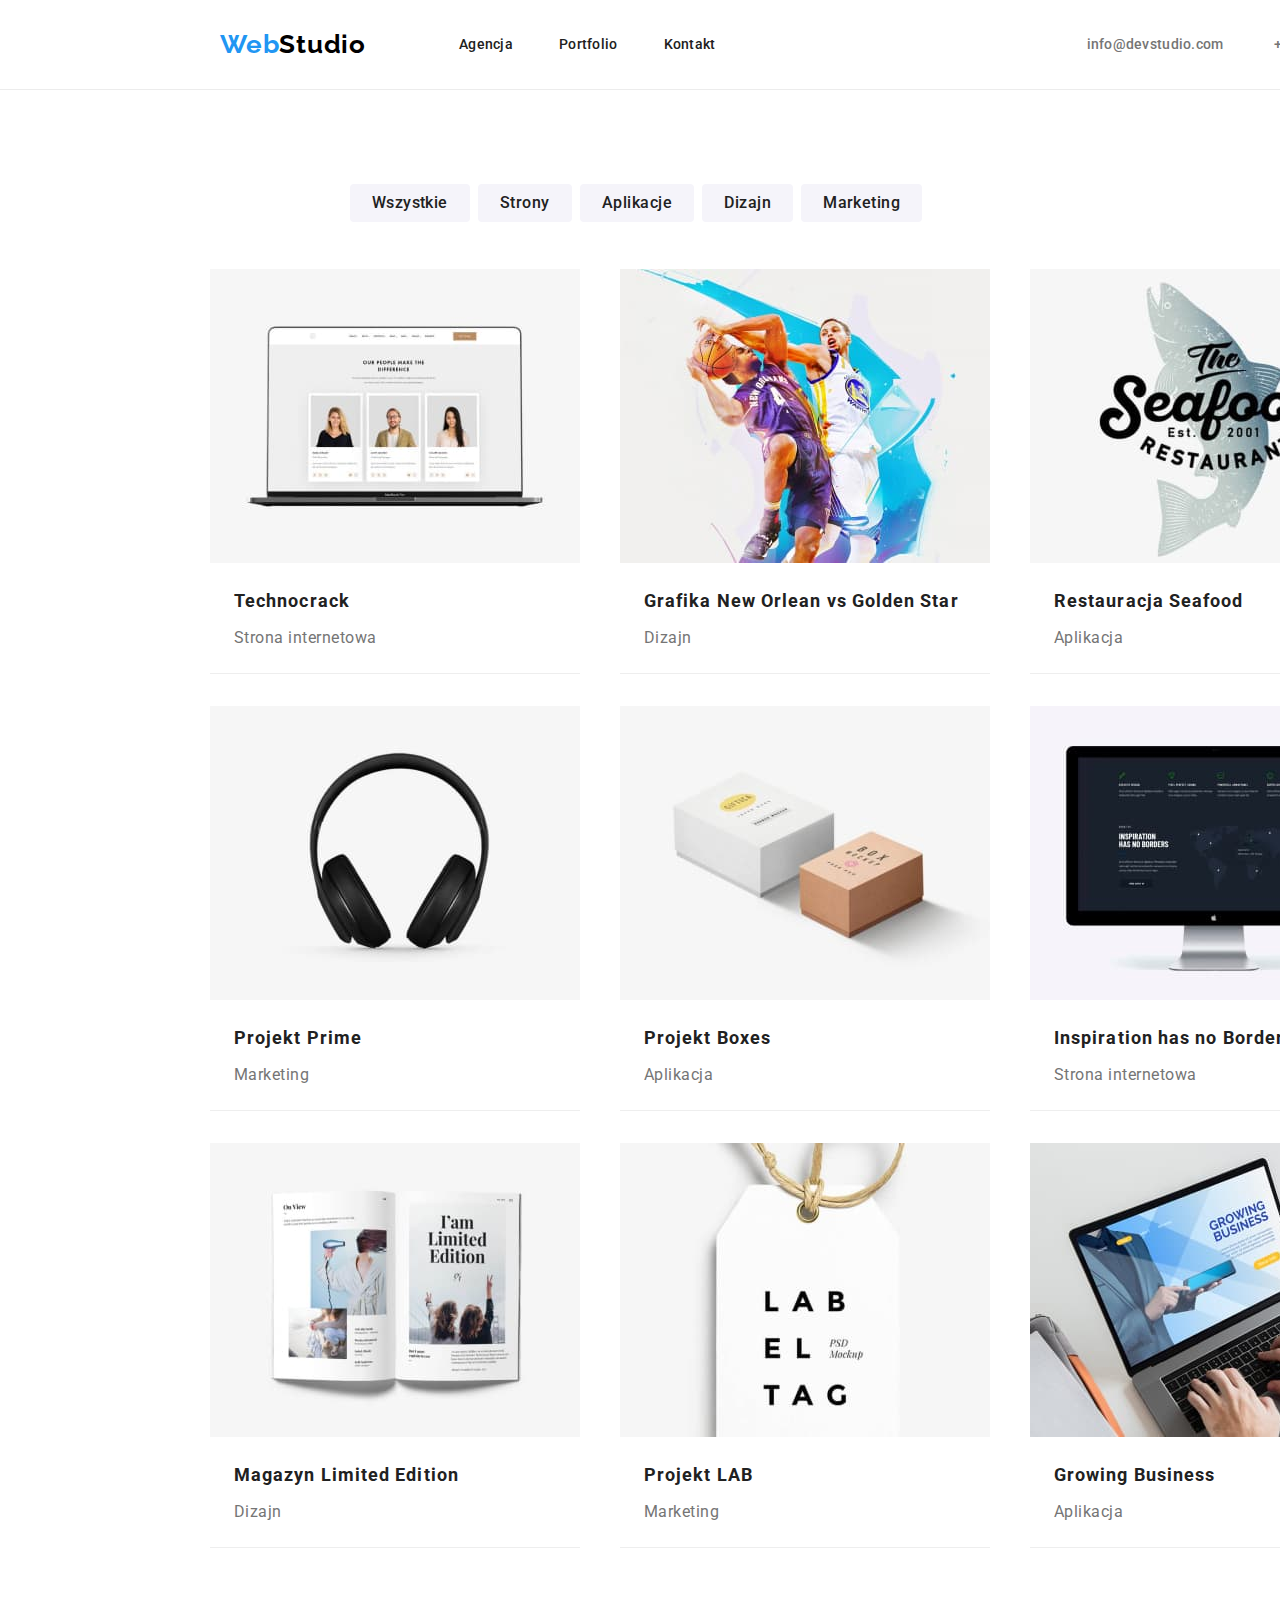
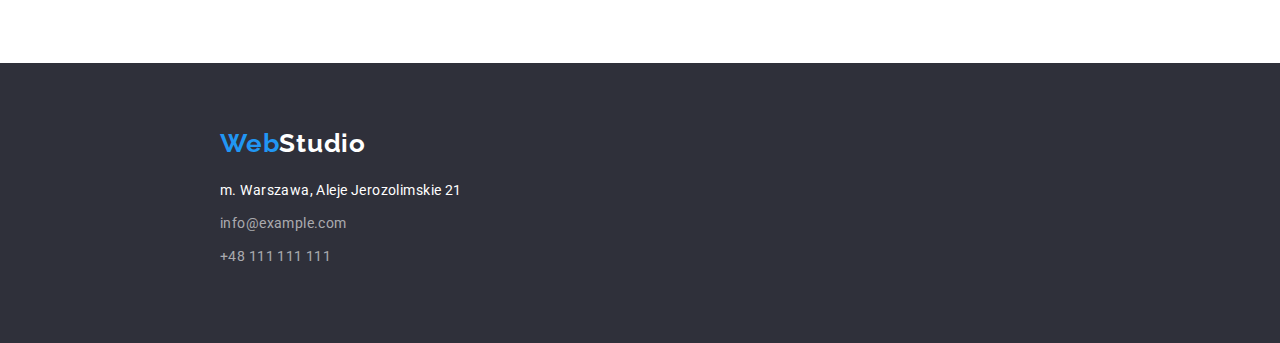
==== portfolio.html @ d962fc43 "main" ====
<!DOCTYPE html>
<html lang="en">

<head>
    <meta charset="UTF-8" />
    <meta name="description" content="Portfolio" />
    <link rel="stylesheet"
        href="https://cdnjs.cloudflare.com/ajax/libs/modern-normalize/1.0.0/modern-normalize.min.css" />
    <link rel="stylesheet" href="./css/styles.css">
    <link rel="preconnect" href="https://fonts.googleapis.com">
    <link rel="preconnect" href="https://fonts.gstatic.com" crossorigin>
    <link
        href="https://fonts.googleapis.com/css2?family=Raleway:wght@700&family=Roboto:wght@400;500;700;900&display=swap"
        rel="stylesheet">
    <title>WebStudio</title>
</head>

<body>
    <header class="header">
        <div class="container">
            <a class="logo link" href="index.html">Web<span class="logocolor">Studio</span></a>
            <nav class="navigation">
                <ul class="navigation-list">
                    <li class="navigation-list-item list"><a class="navigation-list-link" href="index.html">Agencja</a>
                    </li>
                    <li class="navigation-list-item list"><a class="navigation-list-link"
                            href="portfolio.html">Portfolio</a></li>
                    <li class="navigation-list-item list"><a class="navigation-list-link" href="#">Kontakt</a></li>
                </ul>
            </nav>

            <ul class="address-list">
                <li><a class="address-list-mail link" href="mailto:info@devstudio.com">info@devstudio.com</a></li>
                <li><a class="address-list-phone link" href="tel:+48111111111">+48 111 111 111</a></li>
            </ul>
        </div>
    </header>
    <main>
        <section class="portfolio-nav" >
            <ul class="portfolio-nav-list">
                <li class="menu-item"><button class="menu-button" type="button">Wszystkie</button></li>
                <li class="menu-item"><button class="menu-button" type="button">Strony</button></li>
                <li class="menu-item"><button class="menu-button" type="button">Aplikacje</button></li>
                <li class="menu-item"><button class="menu-button" type="button">Dizajn</button></li>
                <li class="menu-item"><button class="menu-button" type="button">Marketing</button></li>
            </ul>
            </div>

        </section>
        <section class="projects-nav">
            <div class="container">
                <ul class="projects">
                    <li class="projects-item">
                        <figure class="pic">
                            <img src="images/portfolio/11.jpg" alt="Technocrack" width="370" height="294" />
                            <figcaption>
                                <p class="portfolio-title">Technocrack</p>
                                <p class="portfolio-description">Strona internetowa</p>
                            </figcaption>
                        </figure>
                    </li>

                    <li class="projects-item">
                        <figure class="pic">
                            <img src="images/portfolio/12.jpg" alt="Grafika New Orlean vs Golden Star"
                                width="370" height="294" />
                            <figcaption>
                                <p class="portfolio-title">Grafika New Orlean vs Golden Star</p>
                                <p class="portfolio-description">Dizajn</p>
                            </figcaption>
                        </figure>
                    </li>

                    <li class="projects-item">
                        <figure class="pic">
                            <img src="images/portfolio/13.jpg" alt="Restauracja Seafood" width="370"
                                height="294" />
                            <figcaption>
                                <p class="portfolio-title">Restauracja Seafood</p>
                                <p class="portfolio-description">Aplikacja</p>
                            </figcaption>
                        </figure>
                    </li>

                    <li class="projects-item">
                        <figure class="pic">
                            <img src="images/portfolio/21.jpg" alt="Projekt Prime" width="370" height="294" />
                            <figcaption>
                                <p class="portfolio-title">Projekt Prime</p>
                                <p class="portfolio-description">Marketing</p>
                            </figcaption>
                        </figure>
                    </li>

                    <li class="projects-item">
                        <figure class="pic">
                            <img src="images/portfolio/22.jpg" alt="Projekt Boxes" width="370" height="294" />
                            <figcaption>
                                <p class="portfolio-title">Projekt Boxes</p>
                                <p class="portfolio-description">Aplikacja</p>
                            </figcaption>
                        </figure>
                    </li>

                    <li class="projects-item">
                        <figure class="pic">
                            <img src="images/portfolio/23.jpg" alt="Inspiration has no Borders"
                                width="370" height="294" />
                            <figcaption>
                                <p class="portfolio-title">Inspiration has no Borders</p>
                                <p class="portfolio-description">Strona internetowa</p>
                            </figcaption>
                        </figure>
                    </li>

                    <li class="projects-item">
                        <figure class="pic">
                            <img src="images/portfolio/31.jpg" alt="Magazyn Limited Edition" width="370"
                                height="294" />
                            <figcaption>
                                <p class="portfolio-title">Magazyn Limited Edition</p>
                                <p class="portfolio-description">Dizajn</p>
                            </figcaption>
                        </figure>
                    </li>

                    <li class="projects-item">
                        <figure class="pic">
                            <img src="images/portfolio/32.jpg" alt="Projekt LAB" width="370" height="294" />
                            <figcaption>
                                <p class="portfolio-title">Projekt LAB</p>
                                <p class="portfolio-description">Marketing</p>
                            </figcaption>
                        </figure>
                    </li>

                    <li class="projects-item">
                        <figure class="pic">
                            <img src="images/portfolio/33.jpg" alt="Growing Business" width="370"
                                height="294" />
                            <figcaption>
                                <p class="portfolio-title">Growing Business</p>
                                <p class="portfolio-description">Aplikacja</p>
                            </figcaption>
                        </figure>
                    </li>
                </ul>
            </div>
        </section>

    </main>
    <footer class="footer">
        <div class="container">
            <a class="footer-logo" href="index.html">Web<span class="logocolor-white">Studio</span></a>
            <address class="footer-address">
                <p>m. Warszawa, Aleje Jerozolimskie 21</p>
                <a class="footer-address-mail" href="mailto:info@example.com">info@example.com</a>
                <a class="footer-address-phone" href="tel:+48111111111">+48 111 111 111</a>
            </address>
        </div>
    </footer>
</body>

</html>
---- css/styles.css ----
:root {
  /* == Zdefioniowane == */
  --main-font: "Roboto", sans-serif;
  --secondary-font: "Raleway", sans-serif;
  --main-color: #212121;
  --sec-color-lblue: #2196f3;
}

body {
  font-family: var(--main-font);
  color: var(--main-color);

}

h1,
h2,
h3,
h4,
h5,
h6 {
  margin: 0;
}

ul {
  margin: 0;
  padding: 0;
}

p {
  padding: 0;
}

img {
  display: block;
}




/*===== HEADER / NAGŁÓWEK =====*/

.header .container {
  display: flex;
  align-items: center;
  width: 1600px;
  border-bottom: 1px solid #ECECEC;
}

.navigation {
  display: flex;

}

.navigation-list {
  display: flex;
  align-items: center;
  margin-right: 371px;
}

.address-list {
  display: flex;
  align-items: center;
}

.navigation-list-item:not(:last-child) {
  margin-right: 46px;
}

.header .address-list-mail {
  margin-left: auto;
  margin-right: 50px;
}

.logo {
  font-family: var(--secondary-font);
  font-weight: 700;
  font-size: 26px;
  line-height: 1.192;
  letter-spacing: 0.03em;
  text-decoration: none;
  color: var(--sec-color-lblue);
  margin-left: 215px;
  margin-right: 93px;
  padding-top: 24px;
  padding-bottom: 24px;
}

.logocolor {
  color: black;
}

.navigation-list,
.address-list {
  list-style: none;
}

.navigation-list-link {
  font-weight: 500;
  font-size: 14px;
  line-height: 1.142;
  letter-spacing: 0.02em;
  text-decoration: none;
  color: var(--main-color);
}

.address-list-mail,
.address-list-phone {
  font-weight: 500;
  font-size: 14px;
  line-height: 1.142;
  letter-spacing: 0.02em;
  text-decoration: none;
  color: #757575;
}

.navigation-list-link:hover,
.navigation-list-link:focus,
.address-list-mail:hover,
.address-list-mail:focus,
.address-list-phone:hover,
.address-list-phone:focus {
  color: var(--sec-color-lblue);
}

/*===== END HEADER / NAGŁÓWEK =====*/

/*===== MAIN =====*/
.background .container {
  background-color: #2f303a;
  width: 1600px;
}

.background-header {
  font-weight: 900;
  font-size: 44px;
  line-height: 1.363;
  text-align: center;
  letter-spacing: 0.06em;
  text-transform: uppercase;
  color: #ffffff;
  margin-left: auto;
  margin-right: auto;
  width: 1600px;
  padding: 200px 452px 30px 452px;
}

.background-button {
  font-weight: 700;
  font-size: 16px;
  line-height: 1.875;
  display: block;
  align-items: center;
  text-align: center;
  letter-spacing: 0.06em;
  border-style: none;
  border-radius: 4px;
  color: white;
  background-color: var(--sec-color-lblue);
  box-shadow: 0px 4px 4px rgba(0, 0, 0, 0.15);
  margin-left: auto;
  margin-right: auto;
  padding: 10px 41px;
  margin-bottom: 200px;
}

.background-button:hover,
.background-button:focus {
  background-color: #2196f3;
  color: #ffffff;
  box-shadow: 0px 3px 1px rgba(0, 0, 0, 0.1), 0px 1px 2px rgba(0, 0, 0, 0.08),
    0px 2px 2px rgba(0, 0, 0, 0.12);
  cursor: pointer;
}

/*===== END MAIN =====*/

/*===== ATRIBUTES / 4 loremki =====*/

.container {
  width: 1600px;
  padding: 5px;
  margin-left: auto;
  margin-right: auto;
}

.atributes .container {
  width: 1600px;
}

.atributes {
  display: flex;
  justify-content: center;
  margin-right: -30px;
  list-style: none;
  margin-top: 94px;
}

.atributes-item:not(:last-child) {
  margin-right: 30px;
  flex-basis: calc(100%/4-30px);
}

.atributes-title {
  font-weight: 700;
  line-height: 1.142;
  text-transform: uppercase;
  color: #212121;
  width: 270;
  font-size: 14px;
  letter-spacing: 0.03em;
}

.atributes-description {
  font-family: var(--main-font);
  font-size: 14px;
  line-height: 1.714;
  color: #757575;
  margin-top: 10px;
  margin-bottom: 0;
  text-transform: none;
  width: 270px;
  font-size: 14px;
  letter-spacing: 0.03em;
}


/*===== END ATRIBUTES =====*/

/*=====OFFER AND TEAM =====*/
.headerh2 {
  font-weight: 700;
  font-size: 36px;
  line-height: 1.166;
  text-align: center;
  letter-spacing: 0.03em;
  color: #212121;
  margin-top: 94px;
  margin-bottom: 50px;
}

.headerh2-pictures {
   display: flex;
  justify-content: space-evenly;
  list-style: none;
}
.obrazek{
  background-color: red;
  background-image: url('/images/z3.png');
  background-size: cover;
  width:370px;
  height:294px;
}

.pictures-item:not(:last-child) {

  margin-right: 30px;
  margin-bottom: 94px;

}

.team .container {
  background-color: #F5F4FA;
  width: 1600px;
}




.team-list {
  display: flex;
  flex-wrap: nowrap;
  justify-content: center;
  margin-left: -30px;
  list-style: none;
}

.team-list-item:not(:last-child) {
  margin-bottom: 94px;
  margin-right: 30px;
  flex-basis: calc(100%/4-30px);
}

.team-list-item-card {
  box-shadow: 0px 1px 3px rgba(0, 0, 0, 0.12),
    0px 1px 1px rgba(0, 0, 0, 0.14),
    0px 2px 1px rgba(0, 0, 0, 0.2);
  border-radius: 0px 0px 4px 4px;
  margin: 0;
  height: 368px;
  background-color: #FFFFFF;

}

.team-name {
  font-size: 16px;
  line-height: 1.171;
  letter-spacing: 0.03em;
  font-weight: 500;
  color: #212121;
  text-align: center;
  margin: 0;
  padding-top: 30px;
  padding-bottom: 10px;
}

.team-position {
  font-size: 16px;
  line-height: 1.171;
  letter-spacing: 0.03em;
  font-weight: 400;
  color: #757575;
  text-align: center;
  margin: 0;
  padding-bottom: 30px;
}

/*=====END OFFER AND TEAM =====*/

/*=====FOOTER =====*/
.footer .container {
  background-color: #2f303a;
  width: 1600px;
}

.footer-logo {
  font-family: var(--secondary-font);
  font-weight: 700;
  font-size: 26px;
  line-height: 1.192;
  letter-spacing: 0.03em;
  text-decoration: none;
  color: var(--sec-color-lblue);
  margin-left: 215px;
  display: block;
  padding-top: 60px;
  padding-bottom: 20px;
}

.logocolor-white {
  color: white;
}

.footer-address {
  font-style: normal;
  font-weight: 400;
  font-size: 14px;
  line-height: 1.714;
  letter-spacing: 0.03em;
  text-decoration: none;
  color: #ffffff;
  display: flex;
  flex-direction: column;
  margin-left: 215px;
  padding-bottom: 9px;
}

.footer-address p {
  padding-bottom: 9px;
  margin: 0;
}

.footer-address-mail {
  padding-bottom: 9px;
}

.footer-address-phone {
  padding-bottom: 60px;
}

.footer-address-mail,
.footer-address-phone {
  color: rgba(255, 255, 255, 0.6);
  text-decoration: none;
}

.footer-address-mail:hover,
.footer-address-mail:focus,
.footer-address-phone:hover,
.footer-address-phone:focus {
  color: var(--sec-color-lblue);
}

/*=====END FOOTER =====*/

/*=====PORTFOLIO =====*/
.portfolio-nav .container {
  width: 1600px;
}

.portfolio-nav-list {
  display: flex;
  justify-content: center;
  list-style: none;

}

.menu-item {
  font-weight: 500;
  font-size: 16px;
  line-height: 1.625;
  text-align: center;
  letter-spacing: 0.03em;
  color: #212121;
}

.menu-button {
  font-weight: 500;
  font-size: 16px;
  line-height: 1.625;
  text-align: center;
  letter-spacing: 0.03em;
  color: #212121;
  background-color: #f5f4fa;
  border-radius: 4px;
  border-style: none;
  margin-right: 8px;
  padding: 6px 22px 6px 22px;
  margin-bottom: 56px;
  margin-top: 94px;
}

.menu-button:not(:last-child) {
  margin-right: 8px;
}

.menu-button:hover,
.menu-button:focus {
  background-color: #2196f3;
  color: #ffffff;
  box-shadow: 0px 3px 1px rgba(0, 0, 0, 0.1), 0px 1px 2px rgba(0, 0, 0, 0.08),
    0px 2px 2px rgba(0, 0, 0, 0.12);
  cursor: pointer;
}

.projects-nav .container {
  width: 1600px
}

.projects-nav {
  margin-bottom: 94px;
}

.projects {
  display: flex;
  flex-wrap: wrap;
  list-style: none;
  justify-content: center;
  margin-left: -30px;
  margin-top: -30px;
  flex-basis: calc(100% / 3 - 30px);
}

.pic {
  margin-right: 0;
}

.portfolio-title {
  font-weight: 700;
  font-size: 18px;
  line-height: 2;
  letter-spacing: 0.06em;
  color: #212121;
  margin: 0;
  padding-top: 20px;
  padding-bottom: 4px;
  padding-left: 24px
}

.portfolio-description {
  font-size: 16px;
  line-height: 1.875;
  letter-spacing: 0.03em;
  color: #757575;
  margin: 0;
  padding-left: 24px;
  padding-bottom: 20px;
  border-bottom: 1px solid #EEEEEE;
}

/*=====END-PORTFOLIO =====*/
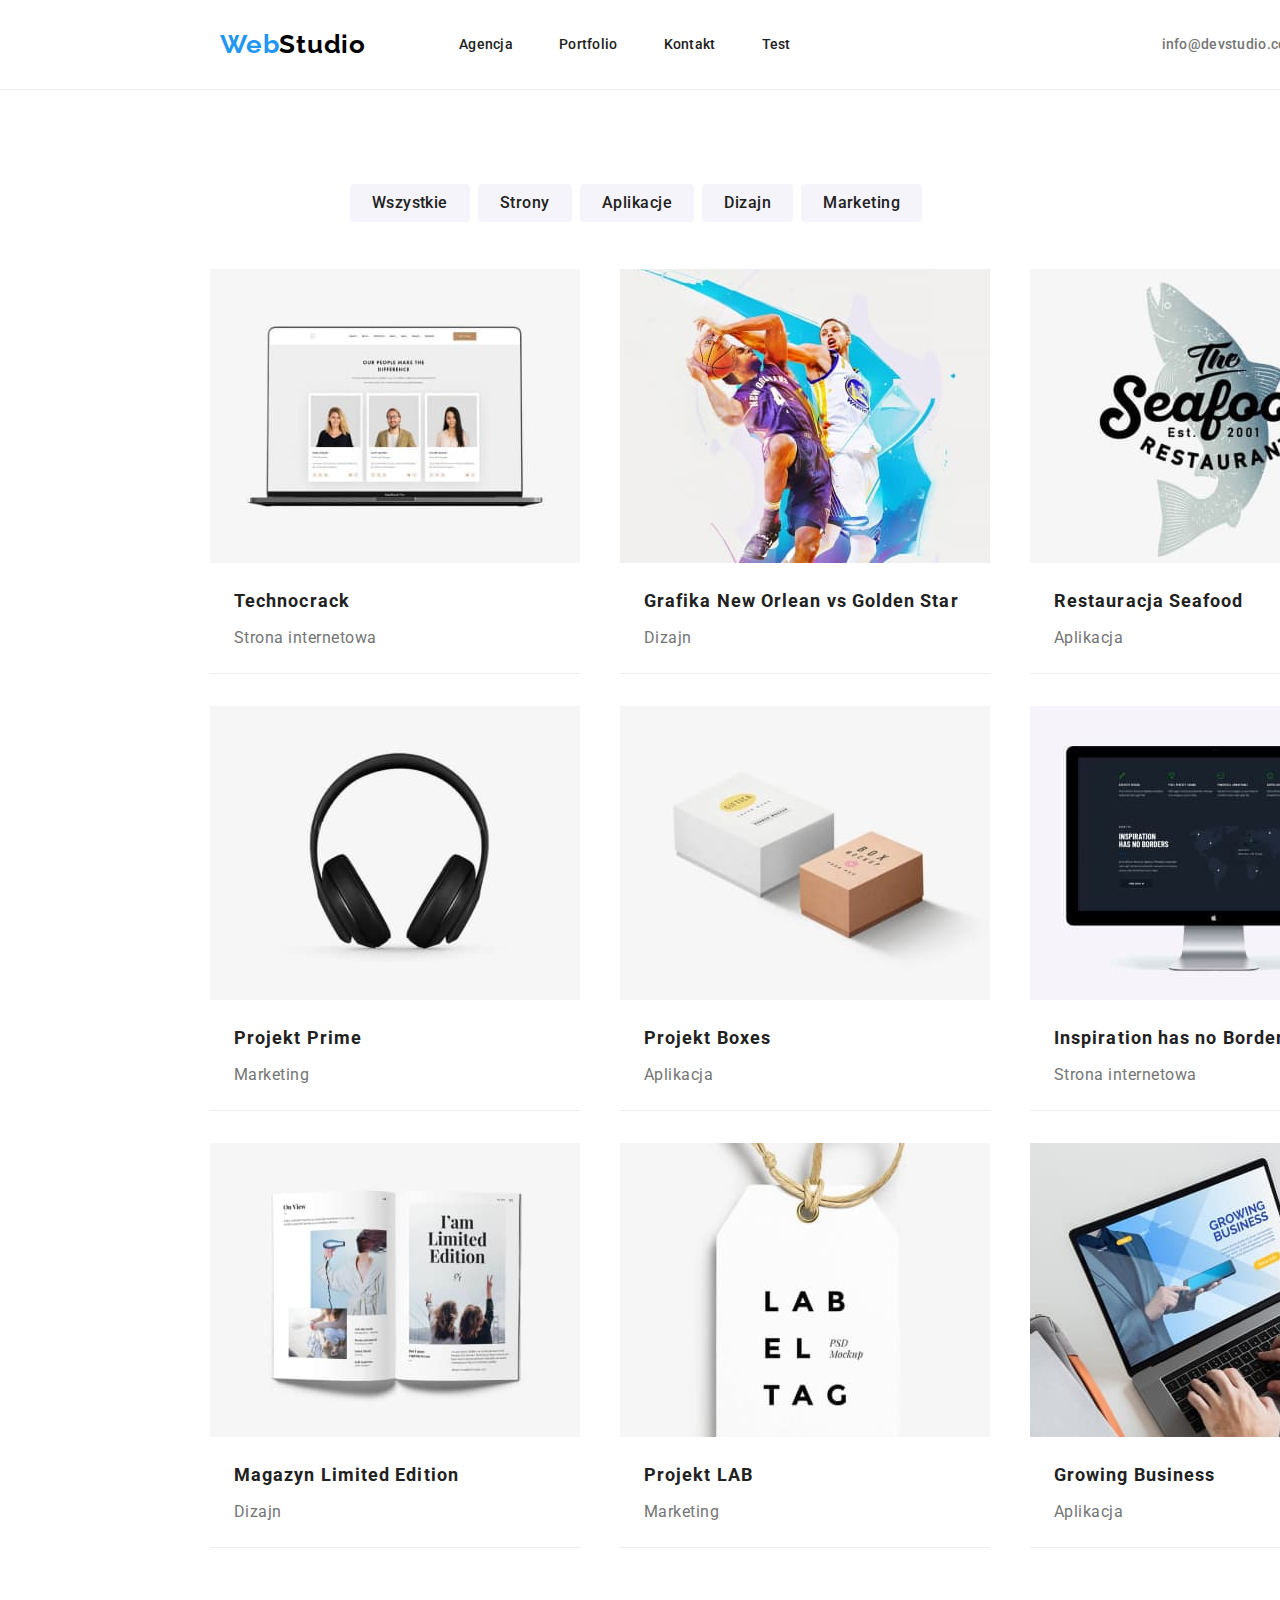
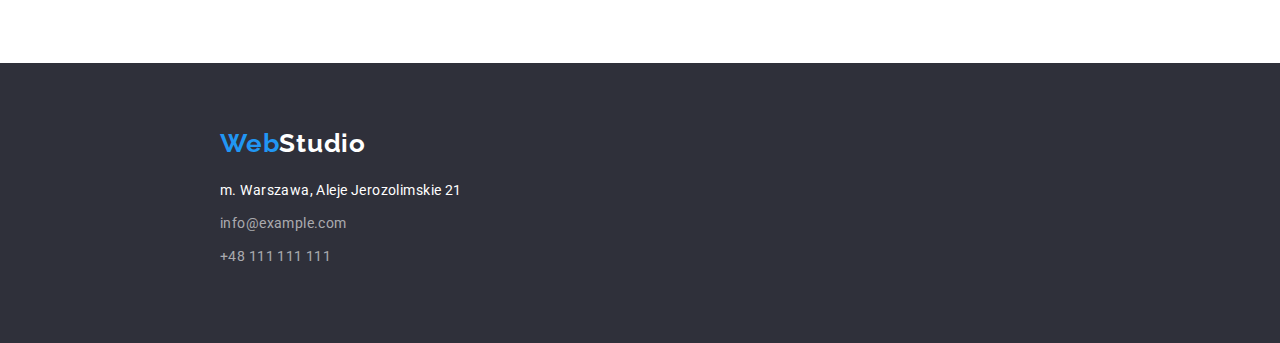
==== commit f85d72cb: "Zakładka testowa" ====
--- a/portfolio.html
+++ b/portfolio.html
@@ -26,6 +26,7 @@
                     <li class="navigation-list-item list"><a class="navigation-list-link"
                             href="portfolio.html">Portfolio</a></li>
                     <li class="navigation-list-item list"><a class="navigation-list-link" href="#">Kontakt</a></li>
+                    <li class="navigation-list-item list"><a class="navigation-list-link" href="test.html">Test</a></li>
                 </ul>
             </nav>
 
--- a/css/styles.css
+++ b/css/styles.css
@@ -177,7 +177,7 @@
 /*===== ATRIBUTES / 4 loremki =====*/
 
 .container {
-  width: 1600px;
+  width: 1200px;
   padding: 5px;
   margin-left: auto;
   margin-right: auto;
@@ -243,13 +243,15 @@
   justify-content: space-evenly;
   list-style: none;
 }
+/* do zadania 4
 .obrazek{
-  background-color: red;
   background-image: url('/images/z3.png');
   background-size: cover;
   width:370px;
   height:294px;
-}
+} */
+
+.pictures-item2{background-color: red;}
 
 .pictures-item:not(:last-child) {
 
@@ -477,4 +479,4 @@
   border-bottom: 1px solid #EEEEEE;
 }
 
-/*=====END-PORTFOLIO =====*/+/*=====END-PORTFOLIO =====*/
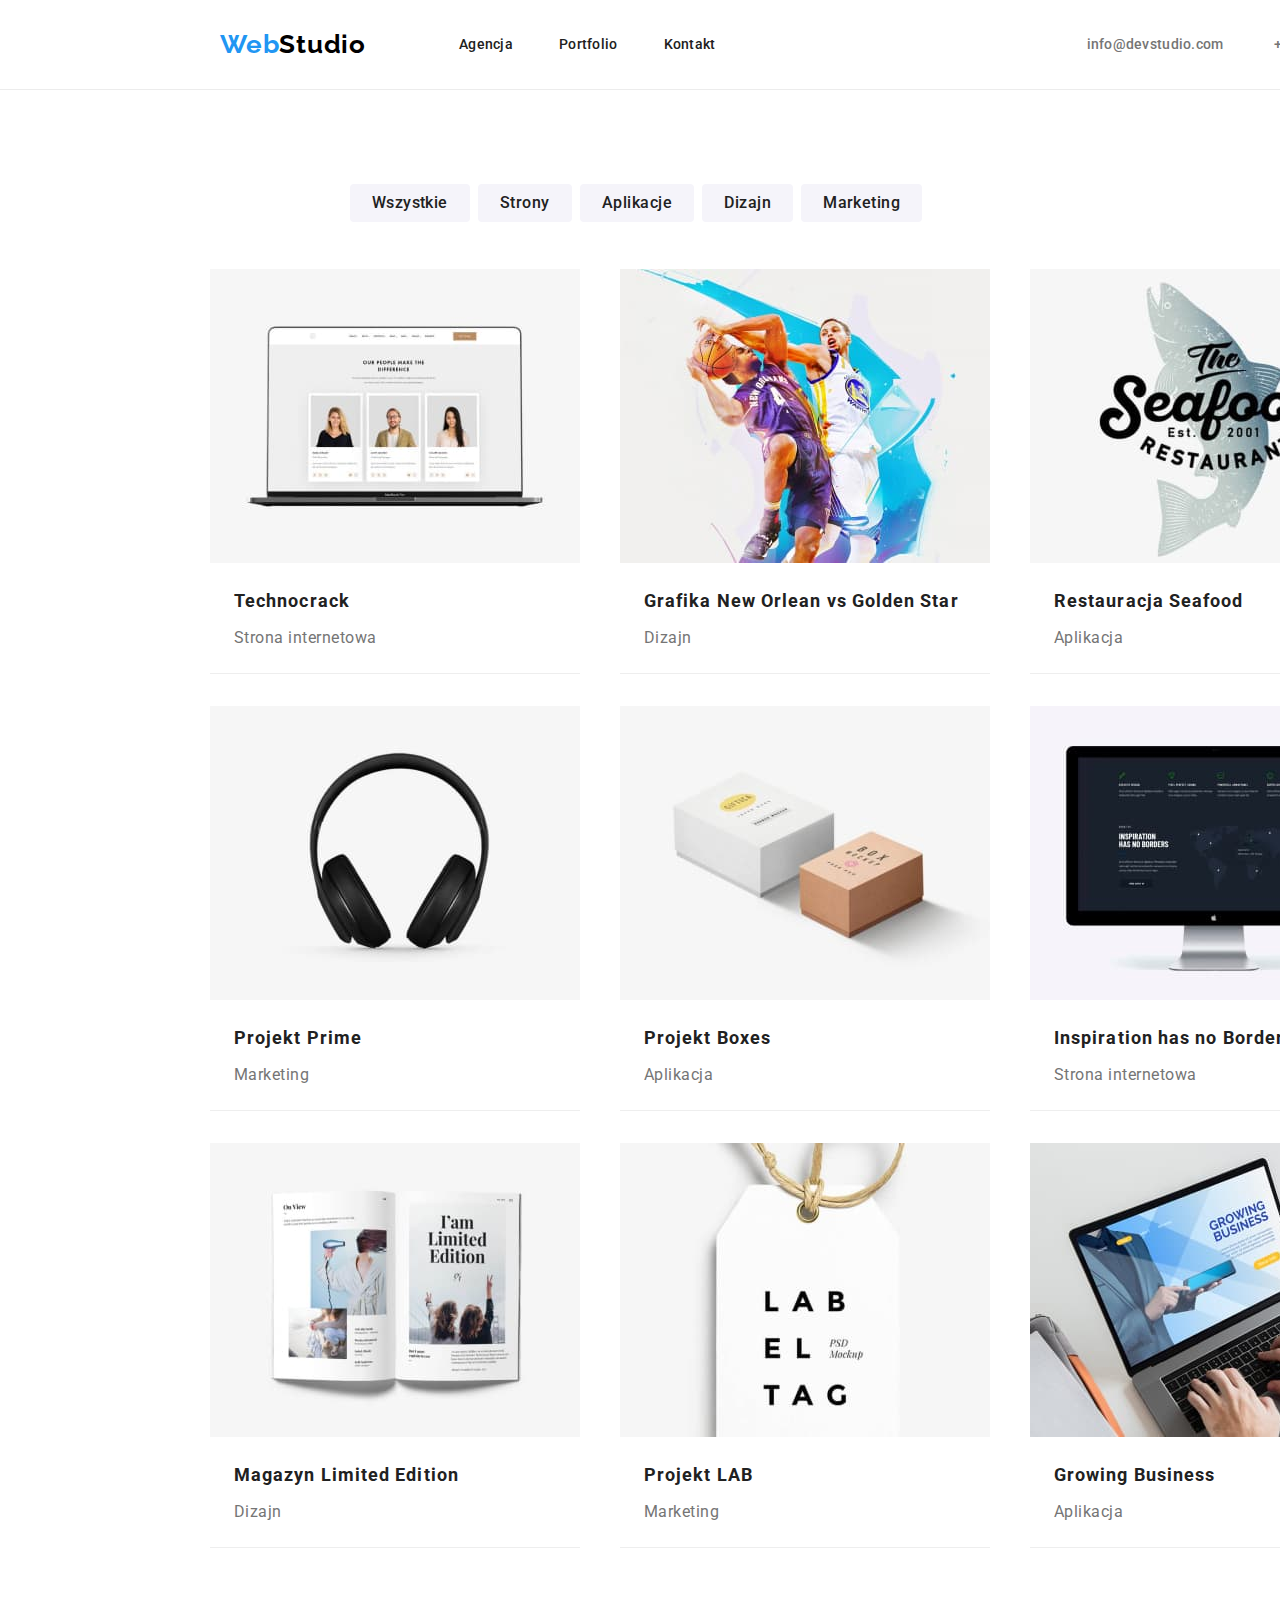
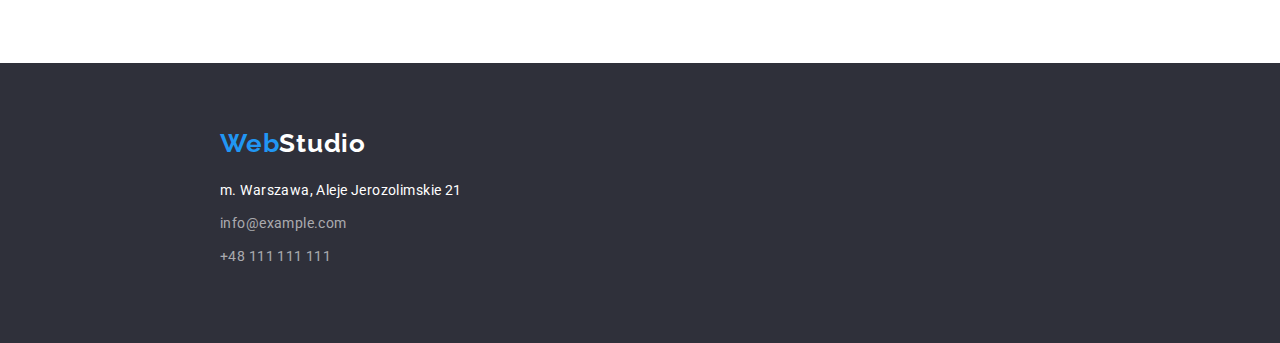
==== commit 8c4cdcaa: "Usunięte śmieci testowe" ====
--- a/portfolio.html
+++ b/portfolio.html
@@ -26,7 +26,7 @@
                     <li class="navigation-list-item list"><a class="navigation-list-link"
                             href="portfolio.html">Portfolio</a></li>
                     <li class="navigation-list-item list"><a class="navigation-list-link" href="#">Kontakt</a></li>
-                    <li class="navigation-list-item list"><a class="navigation-list-link" href="test.html">Test</a></li>
+
                 </ul>
             </nav>
 
--- a/css/styles.css
+++ b/css/styles.css
@@ -251,8 +251,6 @@
   height:294px;
 } */
 
-.pictures-item2{background-color: red;}
-
 .pictures-item:not(:last-child) {
 
   margin-right: 30px;
